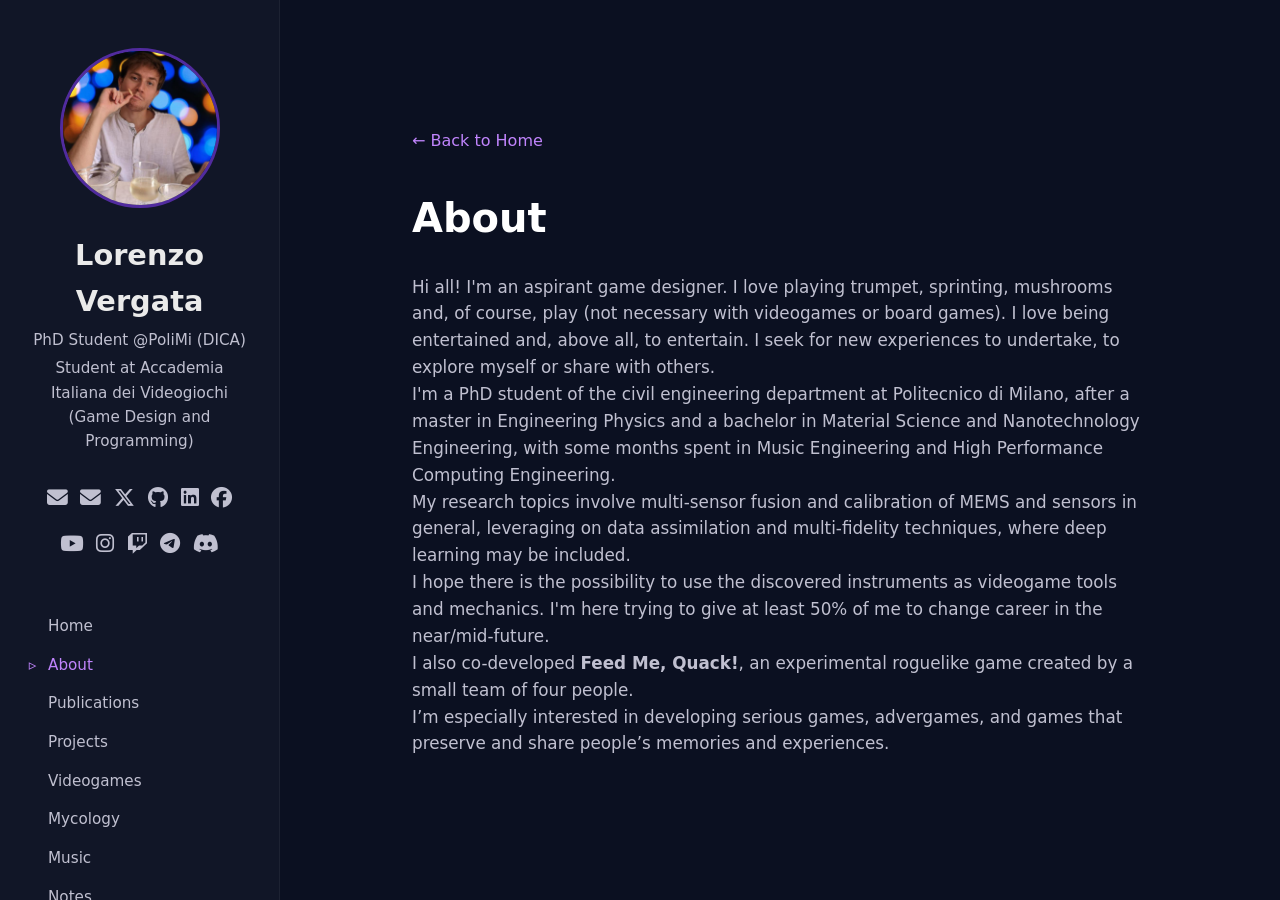
==== about.html @ 2df8ca84 "First commit Created the Site" ====
<!DOCTYPE html>
<html lang="en">
<head>
    <meta charset="UTF-8">
    <meta name="viewport" content="width=device-width, initial-scale=1.0">
    <title>About – Lorenzo Vergata</title>
    <link rel="stylesheet" href="https://cdnjs.cloudflare.com/ajax/libs/font-awesome/6.5.1/css/all.min.css">
    <link rel="stylesheet" href="css/style.css">
</head>
<body class="dark">

    <!-- SIDEBAR (exactly the same as index.html) -->
    <aside class="sidebar">
        <img src="images/avatar.png" alt="Lorenzo Vergata" class="avatar">
        <h1 class="name">Lorenzo Vergata</h1>
        <p class="role">PhD Student @PoliMi (DICA)</p>
        <p class="bio">Student at Accademia Italiana dei Videogiochi (Game Design and Programming)</p>
        <div class="social-links">
            <a href="mailto:vergatalorenzo@gmail.com" title="Personal email"><i class="fas fa-envelope"></i></a>
            <a href="mailto:lorenzo.vergata@polimi.it" title="Institutional email"><i class="fas fa-envelope"></i></a>
            <a href="https://twitter.com/verg_sace" target="_blank" title="Twitter"><i class="fab fa-x-twitter"></i></a>
            <a href="https://github.com/Penzo00" target="_blank" title="GitHub"><i class="fab fa-github"></i></a>
            <a href="https://linkedin.com/in/lorenzo-vergata-b988a5234" target="_blank" title="LinkedIn"><i class="fab fa-linkedin"></i></a>
            <a href="https://facebook.com/lorenzo.vergata.7" target="_blank" title="Facebook"><i class="fab fa-facebook"></i></a>
            <a href="https://youtube.com/@lorenzovergata3347" target="_blank" title="YouTube"><i class="fab fa-youtube"></i></a>
            <a href="https://instagram.com/verg.sace/" target="_blank" title="Instagram"><i class="fab fa-instagram"></i></a>
            <a href="https://www.twitch.tv/son_of_penzo" target="_blank" title="Twitch"><i class="fab fa-twitch"></i></a>
            <a href="https://t.me/io_mammeta_e_rum" target="_blank" title="Telegram"><i class="fab fa-telegram"></i></a>
            <a href="https://discord.com/users/penz00" target="_blank" title="Discord"><i class="fab fa-discord"></i></a>
        </div>
        <nav class="sidebar-nav">
            <a href="index.html">Home</a>
            <a href="about.html">About</a>
            <a href="publications.html">Publications</a>
            <a href="projects.html">Projects</a>
            <a href="videogames.html">Videogames</a>
            <a href="mycology.html">Mycology</a>
            <a href="music.html">Music</a>
            <a href="notes.html">Notes</a>
            <a href="contact.html">Contact</a>
        </nav>
    </aside>

    <!-- PAGE CONTENT -->
    <main class="content">
        <div class="page-content">
            <a href="index.html" class="back-link">← Back to Home</a>
            <h1>About</h1>
            <p>Hi all! I'm an aspirant game designer. I love playing trumpet, sprinting, mushrooms and, of course, play (not necessary with videogames or board games). I love being entertained and, above all, to entertain. I seek for new experiences to undertake, to explore myself or share with others.</p>
            <p>I'm a PhD student of the civil engineering department at Politecnico di Milano, after a master in Engineering Physics and a bachelor in Material Science and Nanotechnology Engineering, with some months spent in Music Engineering and High Performance Computing Engineering.</p>
            <p>My research topics involve multi-sensor fusion and calibration of MEMS and sensors in general, leveraging on data assimilation and multi-fidelity techniques, where deep learning may be included.</p>
            <p>I hope there is the possibility to use the discovered instruments as videogame tools and mechanics. I'm here trying to give at least 50% of me to change career in the near/mid-future.</p>
            <p>I also co-developed <strong>Feed Me, Quack!</strong>, an experimental roguelike game created by a small team of four people.</p>
            <p>I’m especially interested in developing serious games, advergames, and games that preserve and share people’s memories and experiences.</p>
        </div>
    </main>

    <script src="js/script.js"></script>
</body>
</html>
---- css/style.css ----
/* ========== RESET & GLOBAL ========== */
* {
    margin: 0;
    padding: 0;
    box-sizing: border-box;
}

body.dark {
    background-color: #0b1021;
    color: #eaeaea;
    font-family: 'Inter', 'Segoe UI', system-ui, sans-serif;
    line-height: 1.6;
    display: flex;
    min-height: 100vh;
}

/* ========== SIDEBAR ========== */
.sidebar {
    width: 280px;
    min-height: 100vh;
    background-color: #111627;
    padding: 3rem 2rem;
    display: flex;
    flex-direction: column;
    align-items: center;
    position: fixed;
    top: 0;
    left: 0;
    bottom: 0;
    overflow-y: auto;
    border-right: 1px solid rgba(255,255,255,0.05);
    z-index: 10;
}

.avatar {
    width: 160px;
    height: 160px;
    border-radius: 50%;
    object-fit: cover;
    border: 3px solid rgba(124,58,237,0.6);
    margin-bottom: 1.5rem;
}

.name {
    font-size: 1.8rem;
    font-weight: 700;
    margin-bottom: 0.25rem;
    text-align: center;
}

.role, .bio {
    text-align: center;
    font-size: 0.95rem;
    color: #c0c0d0;
    margin-bottom: 0.25rem;
}

.social-links {
    margin: 1.5rem 0;
    display: flex;
    flex-wrap: wrap;
    justify-content: center;
    gap: 0.8rem;
}

.social-links a {
    color: #c0c0d0;
    font-size: 1.3rem;
    transition: color 0.2s;
}

.social-links a:hover {
    color: #c084fc;
}

.sidebar-nav {
    width: 100%;
    display: flex;
    flex-direction: column;
    align-items: flex-start;
    gap: 0.3rem;
    margin-top: 1.5rem;
    padding-left: 1rem;
}

.sidebar-nav a {
    color: #c0c0d0;
    text-decoration: none;
    font-size: 0.95rem;
    padding: 0.3rem 0;
    transition: color 0.2s;
    position: relative;
}

.sidebar-nav a:hover,
.sidebar-nav a.active {
    color: #c084fc;
}

.sidebar-nav a.active::before {
    content: "▹";
    position: absolute;
    left: -1.2rem;
    color: #c084fc;
}

/* ========== MAIN CONTENT ========== */
.content {
    margin-left: 280px;
    padding: 4rem 3rem 2rem;
    flex: 1;
    max-width: 1000px;
}

section {
    margin-bottom: 4rem;
}

.hero {
    min-height: 60vh;
    display: flex;
    align-items: center;
    margin-bottom: 3rem;
}

.hero-text h2 {
    font-size: 3rem;
    color: #ffffff;
    margin-bottom: 0.5rem;
}

.hero-text p {
    font-size: 1.2rem;
    color: #c0c0d0;
}

/* ========== CARD GRID (Home page) ========== */
.card-grid {
    display: grid;
    grid-template-columns: repeat(auto-fill, minmax(280px, 1fr));
    gap: 1.5rem;
}

.card {
    background-color: #1a1f36;
    border-radius: 8px;
    padding: 1.5rem;
    border: 1px solid rgba(255,255,255,0.05);
    transition: transform 0.2s, box-shadow 0.2s;
}

.card:hover {
    transform: translateY(-3px);
    box-shadow: 0 8px 20px rgba(0,0,0,0.3);
}

.card h3 {
    font-size: 1.3rem;
    color: #ffffff;
    margin-bottom: 0.75rem;
}

.card p {
    color: #c0c0d0;
    font-size: 0.95rem;
    margin-bottom: 1rem;
}

.card a {
    color: #c084fc;
    text-decoration: none;
    font-weight: 600;
}

.card a:hover {
    text-decoration: underline;
}

/* ========== PAGE CONTENT (for subpages) ========== */
.page-content {
    max-width: 800px;
    margin: 2rem auto;
    padding: 2rem;
}

.page-content h1 {
    font-size: 2.5rem;
    margin-bottom: 1.5rem;
    color: #ffffff;
}

.page-content h2 {
    font-size: 1.8rem;
    margin: 2rem 0 1rem;
    color: #ffffff;
    border-bottom: 1px solid rgba(255,255,255,0.1);
    padding-bottom: 0.3rem;
}

.page-content p,
.page-content ul {
    color: #c0c0d0;
    font-size: 1.05rem;
}

.page-content ul {
    list-style-type: disc;
    padding-left: 1.5rem;
    margin-bottom: 1.5rem;
}

.page-content a {
    color: #c084fc;
    text-decoration: none;
}

.page-content a:hover {
    text-decoration: underline;
}

.back-link {
    display: inline-block;
    margin-bottom: 2rem;
    color: #c084fc;
    text-decoration: none;
}

.back-link:hover {
    text-decoration: underline;
}

/* Footer */
footer {
    text-align: center;
    color: #6b7280;
    font-size: 0.9rem;
    padding-top: 2rem;
    border-top: 1px solid rgba(255,255,255,0.05);
    margin-top: 3rem;
}

/* ========== RESPONSIVE ========== */
@media (max-width: 768px) {
    body {
        flex-direction: column;
    }
    .sidebar {
        position: relative;
        width: 100%;
        min-height: auto;
        flex-direction: row;
        flex-wrap: wrap;
        justify-content: center;
        padding: 2rem 1rem;
        gap: 1rem;
    }
    .sidebar-nav {
        flex-direction: row;
        flex-wrap: wrap;
        justify-content: center;
        gap: 1rem;
        padding-left: 0;
    }
    .sidebar-nav a.active::before {
        display: none;
    }
    .content {
        margin-left: 0;
        padding: 2rem 1rem;
    }
    .avatar {
        width: 100px;
        height: 100px;
    }
    .name {
        font-size: 1.5rem;
    }
}
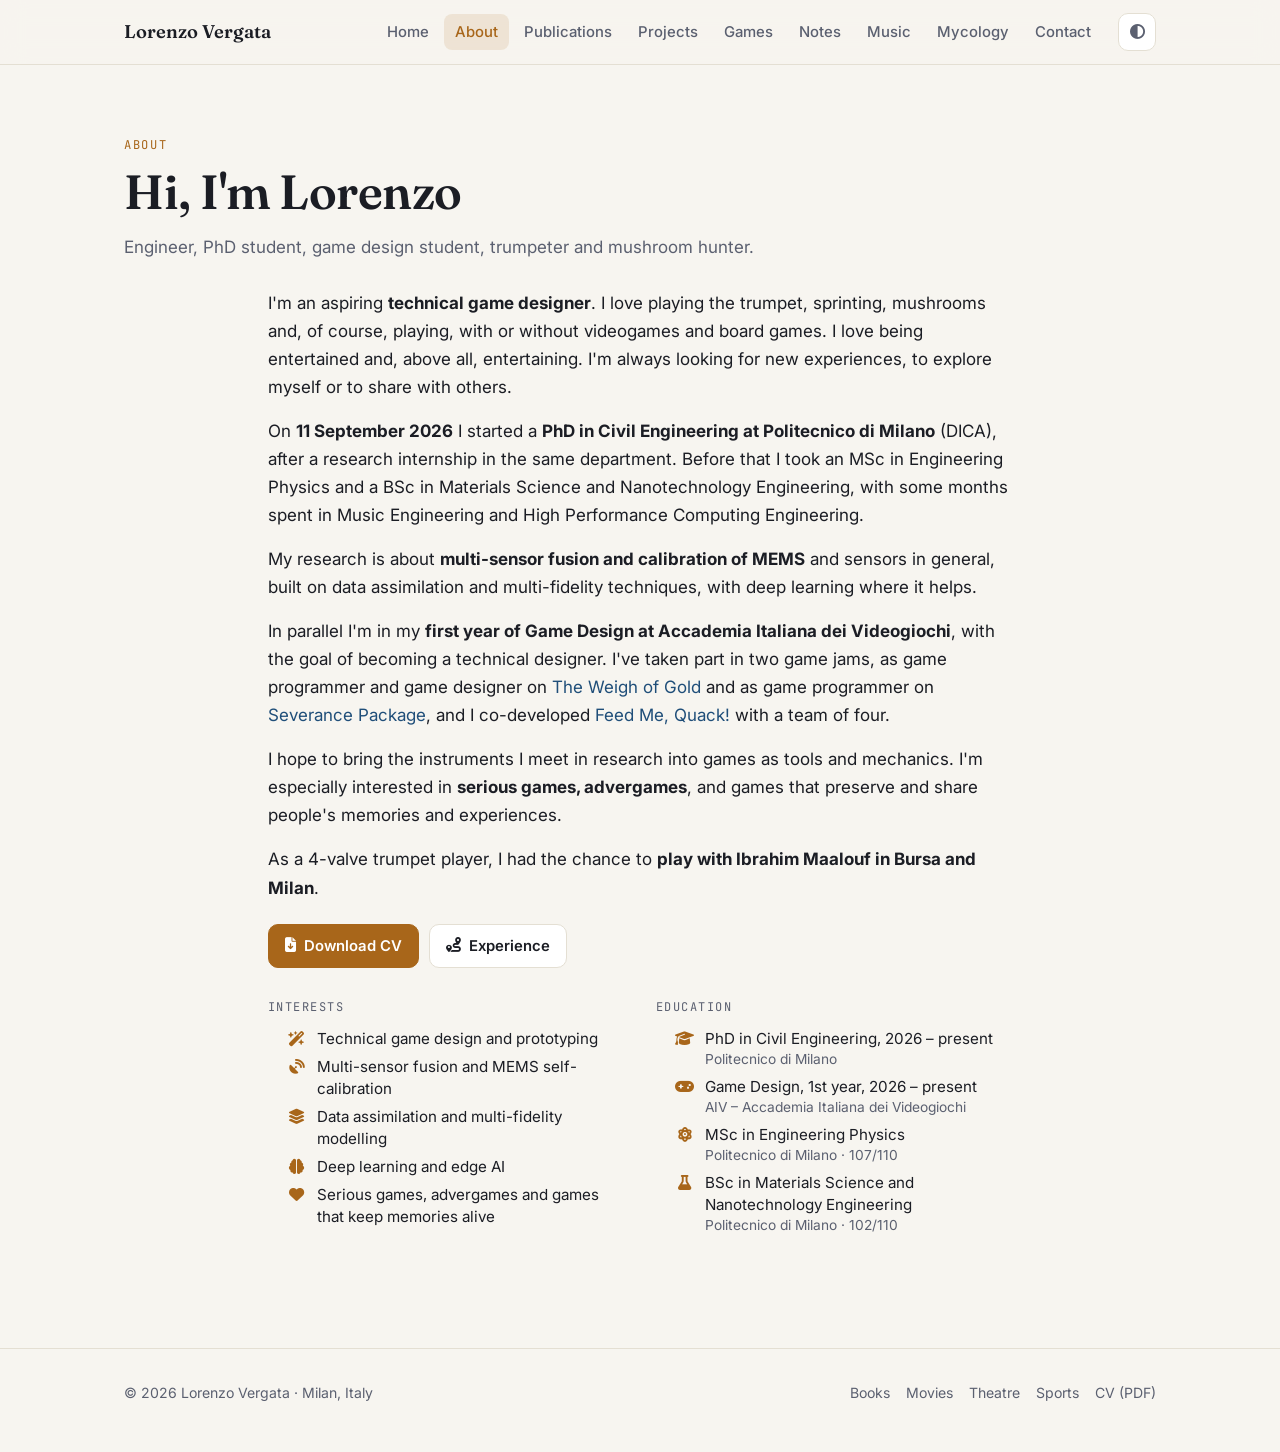
==== commit f5d92359: "Update site for PhD, AIV and game jams; add notes and CV - New single-page home inspired by academic" ====
--- a/about.html
+++ b/about.html
@@ -3,58 +3,74 @@
 <head>
     <meta charset="UTF-8">
     <meta name="viewport" content="width=device-width, initial-scale=1.0">
-    <title>About – Lorenzo Vergata</title>
+    <title>About · Lorenzo Vergata</title>
+    <meta name="description" content="Lorenzo Vergata: PhD student in Civil Engineering at Politecnico di Milano and Game Design student at AIV.">
+    <meta property="og:title" content="About · Lorenzo Vergata">
+    <meta property="og:description" content="Lorenzo Vergata: PhD student in Civil Engineering at Politecnico di Milano and Game Design student at AIV.">
+    <meta property="og:image" content="images/avatar.png">
+    <link rel="icon" href="images/avatar.png">
+    <script>try{var t=localStorage.getItem('theme');if(t==='light'||t==='dark')document.documentElement.setAttribute('data-theme',t);}catch(e){}</script>
+    <link rel="preconnect" href="https://fonts.googleapis.com">
+    <link rel="preconnect" href="https://fonts.gstatic.com" crossorigin>
+    <link rel="stylesheet" href="https://fonts.googleapis.com/css2?family=Fraunces:ital,opsz,wght@0,9..144,500;0,9..144,600;1,9..144,500&family=Inter:wght@400;500;600;700&family=JetBrains+Mono:wght@500;600&display=swap">
     <link rel="stylesheet" href="https://cdnjs.cloudflare.com/ajax/libs/font-awesome/6.5.1/css/all.min.css">
     <link rel="stylesheet" href="css/style.css">
 </head>
-<body class="dark">
+<body>
+    <header class="navbar">
+        <div class="container">
+            <a class="brand" href="index.html">Lorenzo Vergata</a>
+            <ul class="nav-links">
+                <li><a href="index.html">Home</a></li>
+                <li><a href="about.html">About</a></li>
+                <li><a href="publications.html">Publications</a></li>
+                <li><a href="projects.html">Projects</a></li>
+                <li><a href="videogames.html">Games</a></li>
+                <li><a href="notes.html">Notes</a></li>
+                <li><a href="music.html">Music</a></li>
+                <li><a href="mycology.html">Mycology</a></li>
+                <li><a href="contact.html">Contact</a></li>
+            </ul>
+            <button class="icon-btn theme-btn" type="button" aria-label="Change theme"><i class="fas fa-circle-half-stroke"></i></button>
+            <button class="icon-btn menu-btn" type="button" aria-label="Open menu" aria-expanded="false"><i class="fas fa-bars"></i></button>
+        </div>
+    </header>
 
-    <!-- SIDEBAR (exactly the same as index.html) -->
-    <aside class="sidebar">
-        <img src="images/avatar.png" alt="Lorenzo Vergata" class="avatar">
-        <h1 class="name">Lorenzo Vergata</h1>
-        <p class="role">PhD Student @PoliMi (DICA)</p>
-        <p class="bio">Student at Accademia Italiana dei Videogiochi (Game Design and Programming)</p>
-        <div class="social-links">
-            <a href="mailto:vergatalorenzo@gmail.com" title="Personal email"><i class="fas fa-envelope"></i></a>
-            <a href="mailto:lorenzo.vergata@polimi.it" title="Institutional email"><i class="fas fa-envelope"></i></a>
-            <a href="https://twitter.com/verg_sace" target="_blank" title="Twitter"><i class="fab fa-x-twitter"></i></a>
-            <a href="https://github.com/Penzo00" target="_blank" title="GitHub"><i class="fab fa-github"></i></a>
-            <a href="https://linkedin.com/in/lorenzo-vergata-b988a5234" target="_blank" title="LinkedIn"><i class="fab fa-linkedin"></i></a>
-            <a href="https://facebook.com/lorenzo.vergata.7" target="_blank" title="Facebook"><i class="fab fa-facebook"></i></a>
-            <a href="https://youtube.com/@lorenzovergata3347" target="_blank" title="YouTube"><i class="fab fa-youtube"></i></a>
-            <a href="https://instagram.com/verg.sace/" target="_blank" title="Instagram"><i class="fab fa-instagram"></i></a>
-            <a href="https://www.twitch.tv/son_of_penzo" target="_blank" title="Twitch"><i class="fab fa-twitch"></i></a>
-            <a href="https://t.me/io_mammeta_e_rum" target="_blank" title="Telegram"><i class="fab fa-telegram"></i></a>
-            <a href="https://discord.com/users/penz00" target="_blank" title="Discord"><i class="fab fa-discord"></i></a>
+    <main>
+        <section class="page-header">
+            <div class="container">
+                <span class="kicker">About</span>
+                <h1>Hi, I'm Lorenzo</h1>
+                <p>Engineer, PhD student, game design student, trumpeter and mushroom hunter.</p>
+            </div>
+        </section>
+        <section class="section" style="border-top:0;padding-top:0">
+            <div class="container prose">
+                <p>I'm an aspiring <strong>technical game designer</strong>. I love playing the trumpet, sprinting, mushrooms and, of course, playing, with or without videogames and board games. I love being entertained and, above all, entertaining. I'm always looking for new experiences, to explore myself or to share with others.</p>
+                <p>On <strong>11 September 2026</strong> I started a <strong>PhD in Civil Engineering at Politecnico di Milano</strong> (DICA), after a research internship in the same department. Before that I took an MSc in Engineering Physics and a BSc in Materials Science and Nanotechnology Engineering, with some months spent in Music Engineering and High Performance Computing Engineering.</p>
+                <p>My research is about <strong>multi-sensor fusion and calibration of MEMS</strong> and sensors in general, built on data assimilation and multi-fidelity techniques, with deep learning where it helps.</p>
+                <p>In parallel I'm in my <strong>first year of Game Design at Accademia Italiana dei Videogiochi</strong>, with the goal of becoming a technical designer. I've taken part in two game jams, as game programmer and game designer on <a href="https://gabris-games.itch.io/the-weigh-of-gold" target="_blank" rel="noopener">The Weigh of Gold</a> and as game programmer on <a href="https://gaetanostrong.itch.io/severancepackage" target="_blank" rel="noopener">Severance Package</a>, and I co-developed <a href="https://polimi-game-collective.itch.io/feed-me-quack" target="_blank" rel="noopener">Feed Me, Quack!</a> with a team of four.</p>
+                <p>I hope to bring the instruments I meet in research into games as tools and mechanics. I'm especially interested in <strong>serious games, advergames</strong>, and games that preserve and share people's memories and experiences.</p>
+                <p>As a 4-valve trumpet player, I had the chance to <strong>play with Ibrahim Maalouf in Bursa and Milan</strong>.</p>
+                <div class="cta-row">
+                    <a class="btn primary" href="files/cv/Lorenzo_Vergata_CV.pdf" target="_blank"><i class="fas fa-file-arrow-down"></i> Download CV</a>
+                    <a class="btn" href="index.html#experience"><i class="fas fa-route"></i> Experience</a>
+                </div>
+                <div class="two-col" style="margin-top:12px">
+                    <div><div class="mini-title">Interests</div><ul class="icon-list"><li><i class="fas fa-wand-magic-sparkles"></i><span>Technical game design and prototyping</span></li><li><i class="fas fa-satellite-dish"></i><span>Multi-sensor fusion and MEMS self-calibration</span></li><li><i class="fas fa-layer-group"></i><span>Data assimilation and multi-fidelity modelling</span></li><li><i class="fas fa-brain"></i><span>Deep learning and edge AI</span></li><li><i class="fas fa-heart"></i><span>Serious games, advergames and games that keep memories alive</span></li></ul></div>
+                    <div><div class="mini-title">Education</div><ul class="icon-list"><li><i class="fas fa-graduation-cap"></i><span>PhD in Civil Engineering, 2026 – present<span class="sub">Politecnico di Milano</span></span></li><li><i class="fas fa-gamepad"></i><span>Game Design, 1st year, 2026 – present<span class="sub">AIV – Accademia Italiana dei Videogiochi</span></span></li><li><i class="fas fa-atom"></i><span>MSc in Engineering Physics<span class="sub">Politecnico di Milano · 107/110</span></span></li><li><i class="fas fa-flask"></i><span>BSc in Materials Science and Nanotechnology Engineering<span class="sub">Politecnico di Milano · 102/110</span></span></li></ul></div>
+                </div>
+            </div>
+        </section>
+    </main>
+
+    <footer>
+        <div class="container">
+            <span>© <span id="year">2026</span> Lorenzo Vergata · Milan, Italy</span>
+            <nav><a href="books.html">Books</a> <a href="movies.html">Movies</a> <a href="theatre.html">Theatre</a> <a href="sports.html">Sports</a> <a href="files/cv/Lorenzo_Vergata_CV.pdf">CV (PDF)</a></nav>
         </div>
-        <nav class="sidebar-nav">
-            <a href="index.html">Home</a>
-            <a href="about.html">About</a>
-            <a href="publications.html">Publications</a>
-            <a href="projects.html">Projects</a>
-            <a href="videogames.html">Videogames</a>
-            <a href="mycology.html">Mycology</a>
-            <a href="music.html">Music</a>
-            <a href="notes.html">Notes</a>
-            <a href="contact.html">Contact</a>
-        </nav>
-    </aside>
-
-    <!-- PAGE CONTENT -->
-    <main class="content">
-        <div class="page-content">
-            <a href="index.html" class="back-link">← Back to Home</a>
-            <h1>About</h1>
-            <p>Hi all! I'm an aspirant game designer. I love playing trumpet, sprinting, mushrooms and, of course, play (not necessary with videogames or board games). I love being entertained and, above all, to entertain. I seek for new experiences to undertake, to explore myself or share with others.</p>
-            <p>I'm a PhD student of the civil engineering department at Politecnico di Milano, after a master in Engineering Physics and a bachelor in Material Science and Nanotechnology Engineering, with some months spent in Music Engineering and High Performance Computing Engineering.</p>
-            <p>My research topics involve multi-sensor fusion and calibration of MEMS and sensors in general, leveraging on data assimilation and multi-fidelity techniques, where deep learning may be included.</p>
-            <p>I hope there is the possibility to use the discovered instruments as videogame tools and mechanics. I'm here trying to give at least 50% of me to change career in the near/mid-future.</p>
-            <p>I also co-developed <strong>Feed Me, Quack!</strong>, an experimental roguelike game created by a small team of four people.</p>
-            <p>I’m especially interested in developing serious games, advergames, and games that preserve and share people’s memories and experiences.</p>
-        </div>
-    </main>
+    </footer>
 
     <script src="js/script.js"></script>
 </body>
-</html>+</html>
--- a/css/style.css
+++ b/css/style.css
@@ -1,278 +1,321 @@
-/* ========== RESET & GLOBAL ========== */
-* {
-    margin: 0;
-    padding: 0;
-    box-sizing: border-box;
-}
-
-body.dark {
-    background-color: #0b1021;
-    color: #eaeaea;
-    font-family: 'Inter', 'Segoe UI', system-ui, sans-serif;
-    line-height: 1.6;
-    display: flex;
-    min-height: 100vh;
-}
-
-/* ========== SIDEBAR ========== */
-.sidebar {
-    width: 280px;
-    min-height: 100vh;
-    background-color: #111627;
-    padding: 3rem 2rem;
-    display: flex;
-    flex-direction: column;
-    align-items: center;
-    position: fixed;
-    top: 0;
-    left: 0;
-    bottom: 0;
-    overflow-y: auto;
-    border-right: 1px solid rgba(255,255,255,0.05);
-    z-index: 10;
-}
-
+/* ==========================================================
+   Lorenzo Vergata — personal site
+   Light / dark / auto theme, brass accent (for the trumpet)
+   ========================================================== */
+
+:root {
+    --bg: #f7f5f0;
+    --surface: #ffffff;
+    --surface-2: #f0ece3;
+    --text: #1b1d24;
+    --muted: #5b6070;
+    --border: #e4dfd3;
+    --accent: #a8661a;
+    --accent-soft: rgba(168, 102, 26, 0.12);
+    --link: #1f4e79;
+    --ok: #1f7a4d;
+    --ok-soft: rgba(31, 122, 77, 0.12);
+    --wip: #a8661a;
+    --wip-soft: rgba(168, 102, 26, 0.12);
+    --shadow: 0 1px 2px rgba(20, 20, 30, 0.04), 0 8px 24px rgba(20, 20, 30, 0.06);
+    --radius: 14px;
+    --serif: "Fraunces", Georgia, "Times New Roman", serif;
+    --sans: "Inter", "Segoe UI", system-ui, -apple-system, sans-serif;
+    --mono: "JetBrains Mono", ui-monospace, "SFMono-Regular", Menlo, monospace;
+    color-scheme: light;
+}
+
+@media (prefers-color-scheme: dark) {
+    :root:not([data-theme="light"]) {
+        --bg: #0d1016;
+        --surface: #151a23;
+        --surface-2: #1b212c;
+        --text: #ebe8e1;
+        --muted: #9aa1ad;
+        --border: #262d3a;
+        --accent: #e4a845;
+        --accent-soft: rgba(228, 168, 69, 0.14);
+        --link: #8fb8e8;
+        --ok: #5fd39a;
+        --ok-soft: rgba(95, 211, 154, 0.13);
+        --wip: #e4a845;
+        --wip-soft: rgba(228, 168, 69, 0.14);
+        --shadow: 0 1px 2px rgba(0, 0, 0, 0.3), 0 10px 30px rgba(0, 0, 0, 0.35);
+        color-scheme: dark;
+    }
+}
+
+:root[data-theme="dark"] {
+    --bg: #0d1016;
+    --surface: #151a23;
+    --surface-2: #1b212c;
+    --text: #ebe8e1;
+    --muted: #9aa1ad;
+    --border: #262d3a;
+    --accent: #e4a845;
+    --accent-soft: rgba(228, 168, 69, 0.14);
+    --link: #8fb8e8;
+    --ok: #5fd39a;
+    --ok-soft: rgba(95, 211, 154, 0.13);
+    --wip: #e4a845;
+    --wip-soft: rgba(228, 168, 69, 0.14);
+    --shadow: 0 1px 2px rgba(0, 0, 0, 0.3), 0 10px 30px rgba(0, 0, 0, 0.35);
+    color-scheme: dark;
+}
+
+/* ---------- Base ---------- */
+*, *::before, *::after { box-sizing: border-box; margin: 0; padding: 0; }
+
+html { scroll-behavior: smooth; scroll-padding-top: 84px; }
+
+body {
+    background: var(--bg);
+    color: var(--text);
+    font-family: var(--sans);
+    font-size: 17px;
+    line-height: 1.65;
+    -webkit-font-smoothing: antialiased;
+    transition: background-color .25s, color .25s;
+}
+
+a { color: var(--link); text-decoration: none; }
+a:hover { text-decoration: underline; text-underline-offset: 3px; }
+
+img { max-width: 100%; display: block; }
+
+h1, h2, h3 { font-family: var(--serif); font-weight: 600; line-height: 1.2; letter-spacing: -0.01em; }
+
+code { font-family: var(--mono); font-size: .88em; background: var(--surface-2); padding: .1em .35em; border-radius: 4px; }
+
+.container { width: 100%; max-width: 1080px; margin: 0 auto; padding: 0 24px; }
+
+/* ---------- Navbar ---------- */
+.navbar {
+    position: sticky; top: 0; z-index: 50;
+    background: color-mix(in srgb, var(--bg) 82%, transparent);
+    backdrop-filter: saturate(160%) blur(12px);
+    -webkit-backdrop-filter: saturate(160%) blur(12px);
+    border-bottom: 1px solid var(--border);
+}
+.navbar .container { display: flex; align-items: center; gap: 16px; height: 64px; }
+.brand { font-family: var(--serif); font-weight: 600; font-size: 1.15rem; color: var(--text); white-space: nowrap; }
+.brand:hover { text-decoration: none; color: var(--accent); }
+.nav-links { display: flex; gap: 4px; margin-left: auto; list-style: none; }
+.nav-links a {
+    display: block; padding: 6px 11px; border-radius: 8px;
+    color: var(--muted); font-size: .93rem; font-weight: 500;
+}
+.nav-links a:hover { color: var(--text); background: var(--surface-2); text-decoration: none; }
+.nav-links a.active { color: var(--accent); background: var(--accent-soft); }
+
+.icon-btn {
+    display: inline-grid; place-items: center;
+    width: 38px; height: 38px; border-radius: 10px;
+    border: 1px solid var(--border); background: var(--surface);
+    color: var(--muted); cursor: pointer; font-size: .95rem;
+}
+.icon-btn:hover { color: var(--accent); border-color: var(--accent); }
+.menu-btn { display: none; }
+
+/* ---------- Hero (home) ---------- */
+.hero { padding: 72px 0 48px; }
+.hero-grid { display: grid; grid-template-columns: 280px 1fr; gap: 56px; align-items: start; }
+.profile { text-align: center; }
 .avatar {
-    width: 160px;
-    height: 160px;
-    border-radius: 50%;
-    object-fit: cover;
-    border: 3px solid rgba(124,58,237,0.6);
-    margin-bottom: 1.5rem;
-}
-
-.name {
-    font-size: 1.8rem;
-    font-weight: 700;
-    margin-bottom: 0.25rem;
-    text-align: center;
-}
-
-.role, .bio {
-    text-align: center;
-    font-size: 0.95rem;
-    color: #c0c0d0;
-    margin-bottom: 0.25rem;
-}
-
-.social-links {
-    margin: 1.5rem 0;
-    display: flex;
-    flex-wrap: wrap;
-    justify-content: center;
-    gap: 0.8rem;
-}
-
-.social-links a {
-    color: #c0c0d0;
-    font-size: 1.3rem;
-    transition: color 0.2s;
-}
-
-.social-links a:hover {
-    color: #c084fc;
-}
-
-.sidebar-nav {
-    width: 100%;
-    display: flex;
-    flex-direction: column;
-    align-items: flex-start;
-    gap: 0.3rem;
-    margin-top: 1.5rem;
-    padding-left: 1rem;
-}
-
-.sidebar-nav a {
-    color: #c0c0d0;
-    text-decoration: none;
-    font-size: 0.95rem;
-    padding: 0.3rem 0;
-    transition: color 0.2s;
-    position: relative;
-}
-
-.sidebar-nav a:hover,
-.sidebar-nav a.active {
-    color: #c084fc;
-}
-
-.sidebar-nav a.active::before {
-    content: "▹";
-    position: absolute;
-    left: -1.2rem;
-    color: #c084fc;
-}
-
-/* ========== MAIN CONTENT ========== */
-.content {
-    margin-left: 280px;
-    padding: 4rem 3rem 2rem;
-    flex: 1;
-    max-width: 1000px;
-}
-
-section {
-    margin-bottom: 4rem;
-}
-
-.hero {
-    min-height: 60vh;
-    display: flex;
-    align-items: center;
-    margin-bottom: 3rem;
-}
-
-.hero-text h2 {
-    font-size: 3rem;
-    color: #ffffff;
-    margin-bottom: 0.5rem;
-}
-
-.hero-text p {
-    font-size: 1.2rem;
-    color: #c0c0d0;
-}
-
-/* ========== CARD GRID (Home page) ========== */
-.card-grid {
-    display: grid;
-    grid-template-columns: repeat(auto-fill, minmax(280px, 1fr));
-    gap: 1.5rem;
-}
-
+    width: 220px; height: 220px; margin: 0 auto 20px;
+    border-radius: 50%; object-fit: cover;
+    border: 4px solid var(--surface);
+    box-shadow: 0 0 0 2px var(--accent), var(--shadow);
+}
+.profile h1 { font-size: 1.9rem; margin-bottom: 4px; }
+.profile .role { color: var(--muted); font-size: .98rem; line-height: 1.45; }
+.profile .role a { color: var(--link); }
+.socials { display: flex; flex-wrap: wrap; justify-content: center; gap: 6px; margin-top: 18px; }
+.socials a {
+    width: 36px; height: 36px; display: grid; place-items: center;
+    border-radius: 50%; color: var(--muted); font-size: 1.05rem;
+}
+.socials a:hover { color: var(--accent); background: var(--accent-soft); text-decoration: none; }
+
+.hero-text .kicker { margin-bottom: 10px; }
+.hero-text h2 { font-size: clamp(2rem, 4vw, 2.8rem); margin-bottom: 18px; }
+.hero-text h2 em { font-style: italic; color: var(--accent); }
+.hero-text p { color: var(--muted); margin-bottom: 14px; max-width: 62ch; }
+.hero-text p strong { color: var(--text); font-weight: 600; }
+
+.cta-row { display: flex; flex-wrap: wrap; gap: 10px; margin: 22px 0 30px; }
+.btn {
+    display: inline-flex; align-items: center; gap: 8px;
+    padding: 9px 16px; border-radius: 10px; font-weight: 600; font-size: .93rem;
+    border: 1px solid var(--border); background: var(--surface); color: var(--text);
+}
+.btn:hover { border-color: var(--accent); color: var(--accent); text-decoration: none; }
+.btn.primary { background: var(--accent); border-color: var(--accent); color: #fff; }
+:root[data-theme="dark"] .btn.primary { color: #14110b; }
+@media (prefers-color-scheme: dark) { :root:not([data-theme="light"]) .btn.primary { color: #14110b; } }
+.btn.primary:hover { filter: brightness(1.08); color: inherit; }
+.btn.primary:hover { color: #fff; }
+
+.two-col { display: grid; grid-template-columns: 1fr 1fr; gap: 32px; }
+.mini-title { font-family: var(--mono); font-size: .75rem; letter-spacing: .12em; text-transform: uppercase; color: var(--muted); margin-bottom: 10px; }
+.icon-list { list-style: none; }
+.icon-list li { display: flex; gap: 12px; margin-bottom: 10px; font-size: .95rem; line-height: 1.45; }
+.icon-list i { color: var(--accent); width: 18px; margin-top: 3px; flex-shrink: 0; text-align: center; }
+.icon-list .sub { display: block; color: var(--muted); font-size: .86rem; }
+
+/* ---------- Sections ---------- */
+.section { padding: 56px 0; border-top: 1px solid var(--border); }
+.section-head { display: flex; align-items: end; justify-content: space-between; gap: 16px; margin-bottom: 28px; flex-wrap: wrap; }
+.kicker { font-family: var(--mono); font-size: .76rem; letter-spacing: .14em; text-transform: uppercase; color: var(--accent); }
+.section-head h2 { font-size: 2rem; margin-top: 4px; }
+.section-head .more { font-weight: 600; font-size: .93rem; }
+.lead { color: var(--muted); max-width: 70ch; margin-bottom: 24px; }
+
+/* ---------- Page header (subpages) ---------- */
+.page-header { padding: 64px 0 28px; }
+.page-header h1 { font-size: clamp(2.1rem, 5vw, 3rem); margin: 6px 0 12px; }
+.page-header p { color: var(--muted); max-width: 70ch; }
+.prose { max-width: 72ch; }
+.prose p { margin-bottom: 16px; }
+.prose h2 { font-size: 1.5rem; margin: 36px 0 12px; }
+.prose ul { padding-left: 1.2rem; margin-bottom: 16px; }
+.prose li { margin-bottom: 6px; }
+
+/* ---------- Timeline ---------- */
+.timeline { list-style: none; position: relative; }
+.timeline::before { content: ""; position: absolute; left: 21px; top: 8px; bottom: 8px; width: 2px; background: var(--border); }
+.tl-item { position: relative; display: grid; grid-template-columns: 44px 1fr; gap: 18px; padding-bottom: 28px; }
+.tl-item:last-child { padding-bottom: 0; }
+.tl-dot {
+    width: 44px; height: 44px; border-radius: 12px; z-index: 1;
+    display: grid; place-items: center;
+    background: var(--surface); border: 1px solid var(--border); color: var(--accent);
+}
+.tl-item.current .tl-dot { background: var(--accent); color: var(--surface); border-color: var(--accent); }
+.tl-body h3 { font-family: var(--sans); font-size: 1.05rem; font-weight: 650; }
+.tl-meta { color: var(--muted); font-size: .88rem; margin: 2px 0 6px; }
+.tl-meta a { font-weight: 500; }
+.tl-body p { font-size: .95rem; }
+.tag-now { font-family: var(--mono); font-size: .68rem; letter-spacing: .08em; text-transform: uppercase; color: var(--accent); background: var(--accent-soft); padding: 2px 8px; border-radius: 99px; margin-left: 8px; vertical-align: 2px; }
+
+/* ---------- Cards ---------- */
+.grid { display: grid; grid-template-columns: repeat(auto-fill, minmax(300px, 1fr)); gap: 18px; }
+.grid.compact { grid-template-columns: repeat(auto-fill, minmax(250px, 1fr)); }
 .card {
-    background-color: #1a1f36;
-    border-radius: 8px;
-    padding: 1.5rem;
-    border: 1px solid rgba(255,255,255,0.05);
-    transition: transform 0.2s, box-shadow 0.2s;
-}
-
-.card:hover {
-    transform: translateY(-3px);
-    box-shadow: 0 8px 20px rgba(0,0,0,0.3);
-}
-
-.card h3 {
-    font-size: 1.3rem;
-    color: #ffffff;
-    margin-bottom: 0.75rem;
-}
-
-.card p {
-    color: #c0c0d0;
-    font-size: 0.95rem;
-    margin-bottom: 1rem;
-}
-
-.card a {
-    color: #c084fc;
-    text-decoration: none;
-    font-weight: 600;
-}
-
-.card a:hover {
-    text-decoration: underline;
-}
-
-/* ========== PAGE CONTENT (for subpages) ========== */
-.page-content {
-    max-width: 800px;
-    margin: 2rem auto;
-    padding: 2rem;
-}
-
-.page-content h1 {
-    font-size: 2.5rem;
-    margin-bottom: 1.5rem;
-    color: #ffffff;
-}
-
-.page-content h2 {
-    font-size: 1.8rem;
-    margin: 2rem 0 1rem;
-    color: #ffffff;
-    border-bottom: 1px solid rgba(255,255,255,0.1);
-    padding-bottom: 0.3rem;
-}
-
-.page-content p,
-.page-content ul {
-    color: #c0c0d0;
-    font-size: 1.05rem;
-}
-
-.page-content ul {
-    list-style-type: disc;
-    padding-left: 1.5rem;
-    margin-bottom: 1.5rem;
-}
-
-.page-content a {
-    color: #c084fc;
-    text-decoration: none;
-}
-
-.page-content a:hover {
-    text-decoration: underline;
-}
-
-.back-link {
-    display: inline-block;
-    margin-bottom: 2rem;
-    color: #c084fc;
-    text-decoration: none;
-}
-
-.back-link:hover {
-    text-decoration: underline;
-}
-
-/* Footer */
-footer {
-    text-align: center;
-    color: #6b7280;
-    font-size: 0.9rem;
-    padding-top: 2rem;
-    border-top: 1px solid rgba(255,255,255,0.05);
-    margin-top: 3rem;
-}
-
-/* ========== RESPONSIVE ========== */
-@media (max-width: 768px) {
-    body {
-        flex-direction: column;
+    background: var(--surface); border: 1px solid var(--border); border-radius: var(--radius);
+    padding: 22px; display: flex; flex-direction: column; gap: 10px;
+    transition: transform .2s, box-shadow .2s, border-color .2s;
+}
+.card:hover { transform: translateY(-3px); box-shadow: var(--shadow); border-color: color-mix(in srgb, var(--accent) 40%, var(--border)); }
+.card h3 { font-size: 1.22rem; }
+.card p { color: var(--muted); font-size: .94rem; }
+.card .meta { font-family: var(--mono); font-size: .74rem; letter-spacing: .06em; text-transform: uppercase; color: var(--muted); }
+.card .links { margin-top: auto; padding-top: 6px; display: flex; flex-wrap: wrap; gap: 8px; }
+.card-icon {
+    width: 44px; height: 44px; border-radius: 12px; display: grid; place-items: center;
+    background: var(--accent-soft); color: var(--accent); font-size: 1.15rem;
+}
+.card-top { display: flex; align-items: center; justify-content: space-between; gap: 10px; }
+
+.chip {
+    display: inline-flex; align-items: center; gap: 6px;
+    font-size: .8rem; font-weight: 600; padding: 4px 10px; border-radius: 8px;
+    border: 1px solid var(--border); color: var(--text); background: var(--surface);
+}
+.chip:hover { border-color: var(--accent); color: var(--accent); text-decoration: none; }
+.chip.disabled { color: var(--muted); border-style: dashed; pointer-events: none; }
+
+.roles { display: flex; flex-wrap: wrap; gap: 6px; }
+.role-pill { font-size: .76rem; font-weight: 600; padding: 3px 9px; border-radius: 99px; background: var(--surface-2); color: var(--text); }
+
+/* status badges for notes */
+.badge {
+    display: inline-flex; align-items: center; gap: 6px;
+    font-family: var(--mono); font-size: .68rem; font-weight: 600; letter-spacing: .08em; text-transform: uppercase;
+    padding: 3px 9px; border-radius: 99px; white-space: nowrap;
+}
+.badge::before { content: ""; width: 6px; height: 6px; border-radius: 50%; background: currentColor; }
+.badge.done { color: var(--ok); background: var(--ok-soft); }
+.badge.wip { color: var(--wip); background: var(--wip-soft); }
+
+/* filter tabs */
+.filters { display: flex; flex-wrap: wrap; gap: 6px; margin-bottom: 22px; }
+.filter {
+    font: inherit; font-size: .88rem; font-weight: 600; cursor: pointer;
+    padding: 6px 14px; border-radius: 99px; border: 1px solid var(--border);
+    background: var(--surface); color: var(--muted);
+}
+.filter:hover { color: var(--text); }
+.filter.active { background: var(--text); color: var(--bg); border-color: var(--text); }
+.filter .count { opacity: .6; margin-left: 4px; font-weight: 500; }
+[data-hidden="true"] { display: none !important; }
+
+/* publications */
+.pub-list { list-style: none; }
+.pub { padding: 18px 0; border-bottom: 1px solid var(--border); }
+.pub:first-child { padding-top: 0; }
+.pub .authors { font-size: .92rem; color: var(--muted); }
+.pub .authors strong { color: var(--text); }
+.pub h3 { font-family: var(--sans); font-size: 1.06rem; font-weight: 650; margin: 4px 0; }
+.pub .venue { font-size: .9rem; font-style: italic; color: var(--muted); margin-bottom: 8px; }
+
+/* feature banner (music highlight) */
+.feature {
+    display: grid; grid-template-columns: auto 1fr; gap: 24px; align-items: center;
+    background: linear-gradient(135deg, var(--accent-soft), transparent 70%), var(--surface);
+    border: 1px solid var(--border); border-radius: var(--radius); padding: 28px;
+}
+.feature .big-icon { font-size: 2.6rem; color: var(--accent); width: 72px; text-align: center; }
+.feature h3 { font-size: 1.45rem; margin-bottom: 6px; }
+.feature p { color: var(--muted); }
+
+/* plain lists on hobby pages */
+.item-list { list-style: none; display: grid; gap: 10px; }
+.item-list li { background: var(--surface); border: 1px solid var(--border); border-radius: 10px; padding: 12px 16px; }
+.item-list .sub { color: var(--muted); font-size: .9rem; }
+.species { display: grid; grid-template-columns: repeat(auto-fill, minmax(220px, 1fr)); gap: 10px; list-style: none; }
+.species li { background: var(--surface); border: 1px solid var(--border); border-radius: 10px; padding: 10px 14px; font-style: italic; }
+
+/* contact */
+.contact-list { list-style: none; display: grid; gap: 12px; }
+.contact-list li { display: flex; gap: 14px; align-items: center; }
+.contact-list i { width: 40px; height: 40px; display: grid; place-items: center; border-radius: 10px; background: var(--accent-soft); color: var(--accent); }
+
+/* footer */
+footer { border-top: 1px solid var(--border); padding: 32px 0 48px; margin-top: 40px; color: var(--muted); font-size: .88rem; }
+footer .container { display: flex; justify-content: space-between; gap: 16px; flex-wrap: wrap; }
+footer nav { display: flex; gap: 16px; flex-wrap: wrap; }
+footer a { color: var(--muted); }
+footer a:hover { color: var(--accent); }
+
+/* reveal on scroll */
+.reveal { opacity: 0; transform: translateY(12px); transition: opacity .5s ease, transform .5s ease; }
+.reveal.in { opacity: 1; transform: none; }
+@media (prefers-reduced-motion: reduce) {
+    .reveal { opacity: 1; transform: none; transition: none; }
+    html { scroll-behavior: auto; }
+}
+
+/* ---------- Responsive ---------- */
+@media (max-width: 920px) {
+    .menu-btn { display: inline-grid; }
+    .nav-links {
+        display: none; position: absolute; top: 64px; left: 0; right: 0;
+        flex-direction: column; gap: 2px; padding: 10px 16px 16px;
+        background: var(--bg); border-bottom: 1px solid var(--border);
     }
-    .sidebar {
-        position: relative;
-        width: 100%;
-        min-height: auto;
-        flex-direction: row;
-        flex-wrap: wrap;
-        justify-content: center;
-        padding: 2rem 1rem;
-        gap: 1rem;
-    }
-    .sidebar-nav {
-        flex-direction: row;
-        flex-wrap: wrap;
-        justify-content: center;
-        gap: 1rem;
-        padding-left: 0;
-    }
-    .sidebar-nav a.active::before {
-        display: none;
-    }
-    .content {
-        margin-left: 0;
-        padding: 2rem 1rem;
-    }
-    .avatar {
-        width: 100px;
-        height: 100px;
-    }
-    .name {
-        font-size: 1.5rem;
-    }
-}+    .nav-links.open { display: flex; }
+    .navbar .theme-btn { margin-left: auto; }
+    .hero { padding: 40px 0 32px; }
+    .hero-grid { grid-template-columns: 1fr; gap: 28px; }
+    .avatar { width: 160px; height: 160px; }
+}
+@media (max-width: 640px) {
+    body { font-size: 16px; }
+    .container { padding: 0 16px; }
+    .two-col { grid-template-columns: 1fr; gap: 20px; }
+    .grid, .grid.compact { grid-template-columns: 1fr; }
+    .feature { grid-template-columns: 1fr; text-align: left; }
+    .feature .big-icon { width: auto; text-align: left; }
+    .section { padding: 44px 0; }
+}
